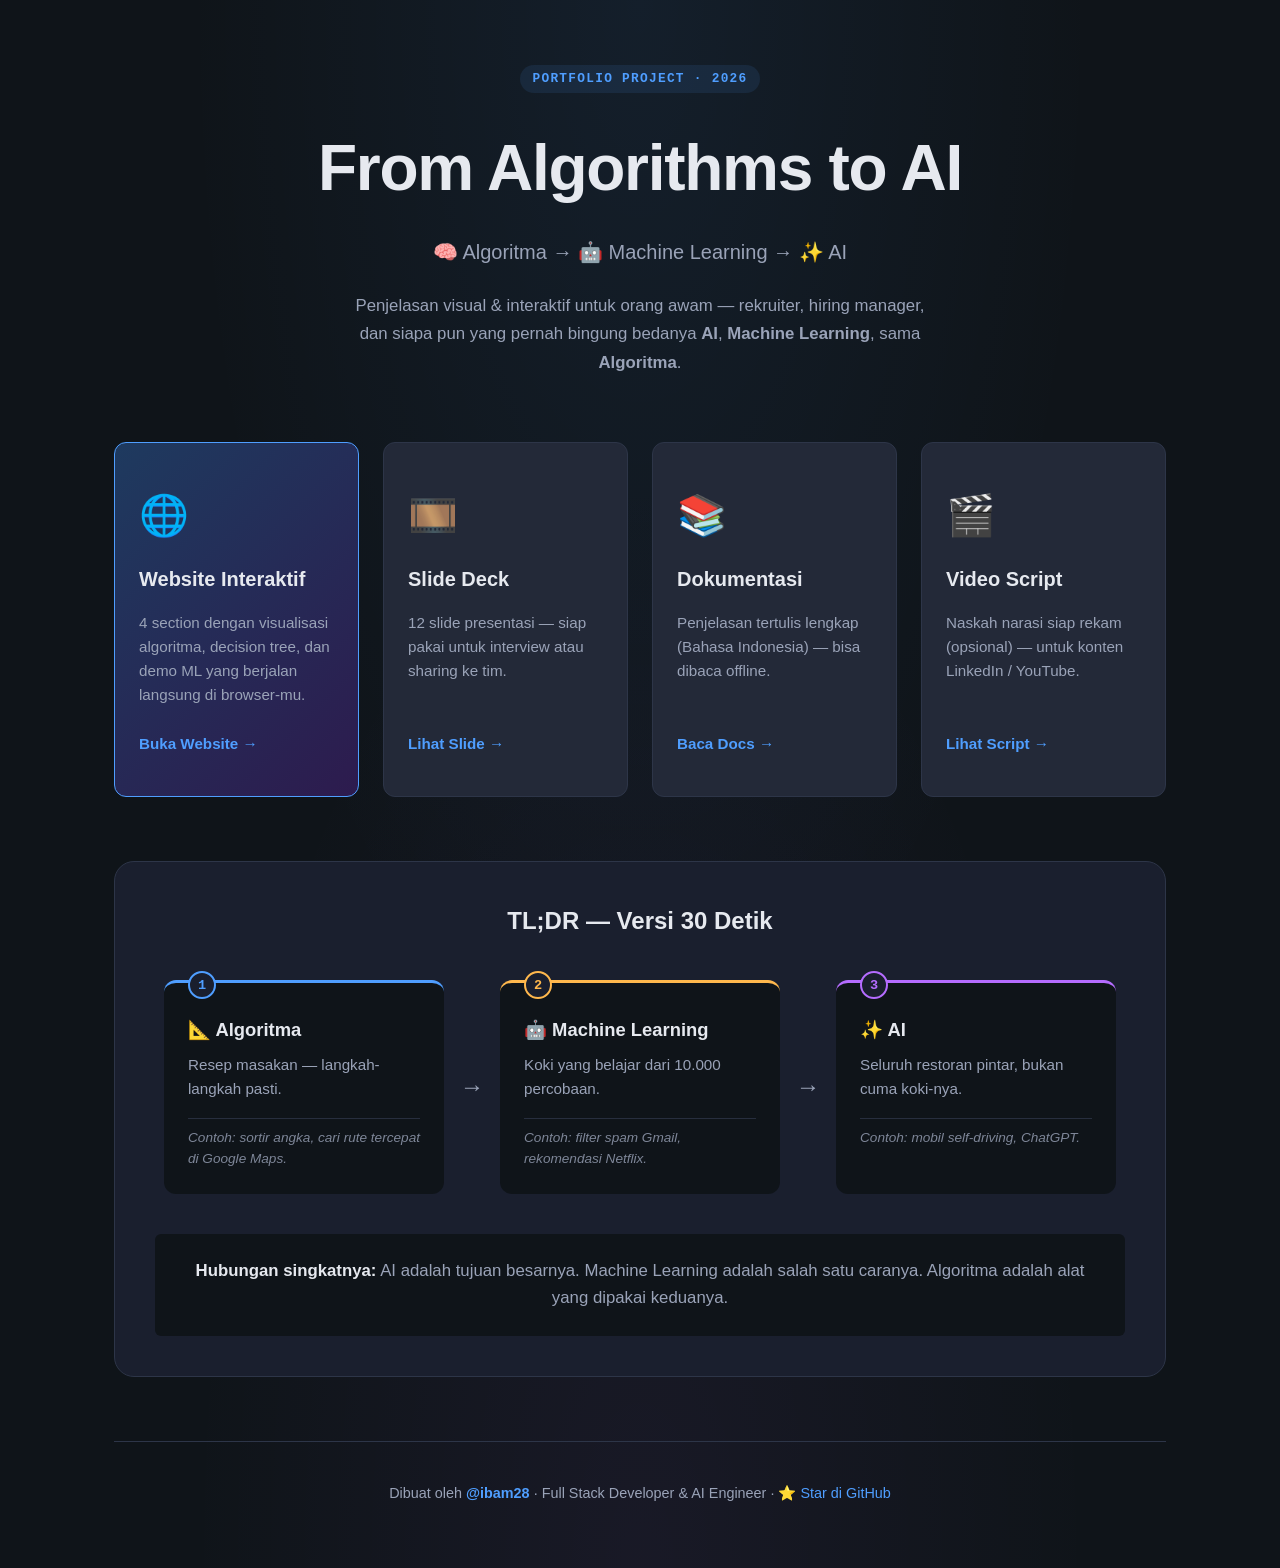
==== index.html @ f62c4f42 "feat: From Algorithms to AI — portfolio interaktif lengkap Proyek edukasi yang menjelaskan hubungan " ====
<!DOCTYPE html>
<html lang="id">
<head>
  <meta charset="UTF-8" />
  <meta name="viewport" content="width=device-width, initial-scale=1.0" />
  <title>From Algorithms to AI — Penjelasan untuk Orang Awam</title>
  <meta name="description" content="Perjalanan visual & interaktif dari Algoritma → Machine Learning → AI. Dibuat oleh Full Stack + AI Engineer untuk rekruiter, hiring manager, dan orang awam." />
  <meta name="author" content="Bambang Saputra Jaya (@ibam28)" />
  <meta name="keywords" content="AI, Machine Learning, Algoritma, Portfolio, Full Stack, AI Engineer, Indonesia" />

  <!-- Open Graph (untuk preview LinkedIn) -->
  <meta property="og:title" content="From Algorithms to AI — Penjelasan untuk Orang Awam" />
  <meta property="og:description" content="Perjalanan visual & interaktif dari Algoritma ke AI. Dengan demo ML yang berjalan di browser — bukan teori, tapi kode yang benar-benar bekerja." />
  <meta property="og:type" content="website" />
  <meta property="og:url" content="https://ibam28.github.io/from-algorithms-to-ai/" />
  <meta property="og:author" content="https://github.com/ibam28" />
  <meta property="og:image" content="https://ibam28.github.io/from-algorithms-to-ai/website/assets/og-image.png" />
  <meta property="og:image:width" content="1200" />
  <meta property="og:image:height" content="630" />
  <meta property="og:image:alt" content="From Algorithms to AI — penjelasan visual Algoritma, Machine Learning, dan AI" />
  <meta property="og:locale" content="id_ID" />
  <meta property="og:site_name" content="From Algorithms to AI" />

  <!-- Twitter Card -->
  <meta name="twitter:card" content="summary_large_image" />
  <meta name="twitter:title" content="From Algorithms to AI — Penjelasan untuk Orang Awam" />
  <meta name="twitter:description" content="Perjalanan visual & interaktif dari Algoritma ke AI. Dengan demo ML yang berjalan di browser." />
  <meta name="twitter:image" content="https://ibam28.github.io/from-algorithms-to-ai/website/assets/og-image.png" />

  <link rel="stylesheet" href="website/css/style.css" />
</head>
<body class="landing">
  <main class="landing-container">
    <header class="landing-header">
      <p class="landing-eyebrow">Portfolio Project · 2026</p>
      <h1 class="landing-title">
        From Algorithms to AI
      </h1>
      <p class="landing-subtitle">
        🧠 Algoritma → 🤖 Machine Learning → ✨ AI
      </p>
      <p class="landing-tagline">
        Penjelasan visual &amp; interaktif untuk orang awam — rekruiter, hiring manager,
        dan siapa pun yang pernah bingung bedanya <strong>AI</strong>, <strong>Machine Learning</strong>,
        sama <strong>Algoritma</strong>.
      </p>
    </header>

    <section class="landing-cards">
      <a href="website/index.html" class="card card-primary">
        <div class="card-icon">🌐</div>
        <h2 class="card-title">Website Interaktif</h2>
        <p class="card-desc">
          4 section dengan visualisasi algoritma, decision tree, dan demo ML
          yang berjalan langsung di browser-mu.
        </p>
        <span class="card-cta">Buka Website →</span>
      </a>

      <a href="slides.html" class="card">
        <div class="card-icon">🎞️</div>
        <h2 class="card-title">Slide Deck</h2>
        <p class="card-desc">
          12 slide presentasi — siap pakai untuk interview atau sharing ke tim.
        </p>
        <span class="card-cta">Lihat Slide →</span>
      </a>

      <a href="docs/" class="card">
        <div class="card-icon">📚</div>
        <h2 class="card-title">Dokumentasi</h2>
        <p class="card-desc">
          Penjelasan tertulis lengkap (Bahasa Indonesia) — bisa dibaca offline.
        </p>
        <span class="card-cta">Baca Docs →</span>
      </a>

      <a href="video/" class="card">
        <div class="card-icon">🎬</div>
        <h2 class="card-title">Video Script</h2>
        <p class="card-desc">
          Naskah narasi siap rekam (opsional) — untuk konten LinkedIn / YouTube.
        </p>
        <span class="card-cta">Lihat Script →</span>
      </a>
    </section>

    <section class="landing-quick">
      <h2>TL;DR — Versi 30 Detik</h2>
      <div class="quick-journey">
        <div class="journey-step journey-algorithms">
          <div class="journey-number">1</div>
          <h3>📐 Algoritma</h3>
          <p>Resep masakan — langkah-langkah pasti.</p>
          <p class="journey-example">Contoh: sortir angka, cari rute tercepat di Google Maps.</p>
        </div>
        <div class="journey-arrow">→</div>
        <div class="journey-step journey-ml">
          <div class="journey-number">2</div>
          <h3>🤖 Machine Learning</h3>
          <p>Koki yang belajar dari 10.000 percobaan.</p>
          <p class="journey-example">Contoh: filter spam Gmail, rekomendasi Netflix.</p>
        </div>
        <div class="journey-arrow">→</div>
        <div class="journey-step journey-ai">
          <div class="journey-number">3</div>
          <h3>✨ AI</h3>
          <p>Seluruh restoran pintar, bukan cuma koki-nya.</p>
          <p class="journey-example">Contoh: mobil self-driving, ChatGPT.</p>
        </div>
      </div>
      <p class="quick-summary">
        <strong>Hubungan singkatnya:</strong>
        AI adalah tujuan besarnya. Machine Learning adalah salah satu caranya.
        Algoritma adalah alat yang dipakai keduanya.
      </p>
    </section>

    <footer class="landing-footer">
      <p>
        Dibuat oleh <a href="https://github.com/ibam28"><strong>@ibam28</strong></a> ·
        Full Stack Developer &amp; AI Engineer ·
        <a href="https://github.com/ibam28/from-algorithms-to-ai">⭐ Star di GitHub</a>
      </p>
    </footer>
  </main>
</body>
</html>
---- website/css/style.css ----
/* ============================================================
   AI × ML × Algoritma — Portfolio Stylesheet
   Tema: modern, clean, accessible
   ============================================================ */

/* ---------- Reset & Base ---------- */
*,
*::before,
*::after {
  box-sizing: border-box;
  margin: 0;
  padding: 0;
}

:root {
  --color-bg: #0f1419;
  --color-bg-elevated: #1a1f2e;
  --color-bg-card: #232938;
  --color-border: #2d3548;
  --color-text: #e6e9ef;
  --color-text-muted: #9aa3b8;
  --color-accent: #4f9eff;
  --color-accent-hover: #6cb0ff;
  --color-algorithm: #4f9eff;    /* biru */
  --color-ml: #ffb84d;           /* oranye */
  --color-ai: #b56cff;           /* ungu */
  --color-success: #4ade80;
  --color-shadow: rgba(0, 0, 0, 0.4);
  --radius-sm: 6px;
  --radius-md: 12px;
  --radius-lg: 20px;
  --space-xs: 0.5rem;
  --space-sm: 1rem;
  --space-md: 1.5rem;
  --space-lg: 2.5rem;
  --space-xl: 4rem;
  --font-sans: -apple-system, BlinkMacSystemFont, 'Segoe UI', 'Inter',
    'Helvetica Neue', Arial, sans-serif;
  --font-mono: 'SF Mono', 'Monaco', 'Cascadia Code', 'Roboto Mono', monospace;
  --transition: 200ms cubic-bezier(0.4, 0, 0.2, 1);
}

html {
  scroll-behavior: smooth;
}

body {
  font-family: var(--font-sans);
  background-color: var(--color-bg);
  color: var(--color-text);
  line-height: 1.6;
  -webkit-font-smoothing: antialiased;
  min-height: 100vh;
}

a {
  color: var(--color-accent);
  text-decoration: none;
  transition: color var(--transition);
}

a:hover {
  color: var(--color-accent-hover);
}

/* ---------- Landing Page ---------- */
body.landing {
  background:
    radial-gradient(ellipse at top, rgba(79, 158, 255, 0.08) 0%, transparent 50%),
    radial-gradient(ellipse at bottom, rgba(181, 108, 255, 0.06) 0%, transparent 50%),
    var(--color-bg);
}

.landing-container {
  max-width: 1100px;
  margin: 0 auto;
  padding: var(--space-xl) var(--space-md);
}

.landing-header {
  text-align: center;
  margin-bottom: var(--space-xl);
}

.landing-title {
  font-size: clamp(2.5rem, 5vw, 4rem);
  font-weight: 800;
  letter-spacing: -0.02em;
  margin-bottom: var(--space-sm);
}

.landing-title .emoji {
  display: inline-block;
  margin-right: var(--space-xs);
  filter: drop-shadow(0 0 20px rgba(79, 158, 255, 0.4));
}

.landing-subtitle {
  font-size: 1.25rem;
  color: var(--color-text-muted);
  margin-bottom: var(--space-md);
}

.landing-tagline {
  font-size: 1.05rem;
  color: var(--color-text-muted);
  max-width: 600px;
  margin: 0 auto;
  line-height: 1.7;
}

.landing-cards {
  display: grid;
  grid-template-columns: repeat(auto-fit, minmax(240px, 1fr));
  gap: var(--space-md);
  margin-bottom: var(--space-xl);
}

.card {
  background: var(--color-bg-card);
  border: 1px solid var(--color-border);
  border-radius: var(--radius-md);
  padding: var(--space-lg) var(--space-md);
  transition: transform var(--transition), border-color var(--transition),
    box-shadow var(--transition);
  display: flex;
  flex-direction: column;
  gap: var(--space-sm);
}

.card:hover {
  transform: translateY(-4px);
  border-color: var(--color-accent);
  box-shadow: 0 12px 32px var(--color-shadow);
}

.card-primary {
  background: linear-gradient(135deg, #1e3a5f 0%, #2d1b4e 100%);
  border-color: var(--color-accent);
}

.card-icon {
  font-size: 2.5rem;
}

.card-title {
  font-size: 1.25rem;
  font-weight: 700;
  color: var(--color-text);
}

.card-desc {
  color: var(--color-text-muted);
  font-size: 0.95rem;
  flex: 1;
}

.card-cta {
  font-weight: 600;
  font-size: 0.95rem;
  margin-top: var(--space-xs);
}

/* ---------- Quick Section ---------- */
.landing-quick {
  background: var(--color-bg-elevated);
  border: 1px solid var(--color-border);
  border-radius: var(--radius-lg);
  padding: var(--space-lg);
  margin-bottom: var(--space-xl);
}

.landing-quick h2 {
  font-size: 1.5rem;
  margin-bottom: var(--space-lg);
  text-align: center;
}

.quick-grid {
  display: grid;
  grid-template-columns: repeat(auto-fit, minmax(220px, 1fr));
  gap: var(--space-md);
  margin-bottom: var(--space-md);
}

.quick-item {
  padding: var(--space-md);
  background: var(--color-bg);
  border-radius: var(--radius-sm);
  border-left: 3px solid var(--color-accent);
}

.quick-item:nth-child(1) {
  border-left-color: var(--color-algorithm);
}

.quick-item:nth-child(2) {
  border-left-color: var(--color-ml);
}

.quick-item:nth-child(3) {
  border-left-color: var(--color-ai);
}

.quick-item h3 {
  font-size: 1.1rem;
  margin-bottom: var(--space-xs);
}

.quick-item p {
  color: var(--color-text-muted);
  font-size: 0.95rem;
}

/* ---------- Journey Layout (3 steps dengan arrow) ---------- */
.quick-journey {
  display: flex;
  align-items: stretch;
  justify-content: center;
  gap: var(--space-sm);
  flex-wrap: wrap;
  margin-bottom: var(--space-lg);
}

.journey-step {
  flex: 1;
  min-width: 220px;
  max-width: 280px;
  padding: var(--space-md);
  background: var(--color-bg);
  border-radius: var(--radius-md);
  border-top: 3px solid var(--color-accent);
  position: relative;
  transition: transform var(--transition);
}

.journey-step:hover {
  transform: translateY(-4px);
}

.journey-algorithms {
  border-top-color: var(--color-algorithm);
}

.journey-ml {
  border-top-color: var(--color-ml);
}

.journey-ai {
  border-top-color: var(--color-ai);
}

.journey-number {
  position: absolute;
  top: -12px;
  left: var(--space-md);
  width: 28px;
  height: 28px;
  background: var(--color-bg-elevated);
  border: 2px solid var(--color-accent);
  border-radius: 50%;
  display: flex;
  align-items: center;
  justify-content: center;
  font-family: var(--font-mono);
  font-size: 0.85rem;
  font-weight: 700;
}

.journey-algorithms .journey-number {
  border-color: var(--color-algorithm);
  color: var(--color-algorithm);
}

.journey-ml .journey-number {
  border-color: var(--color-ml);
  color: var(--color-ml);
}

.journey-ai .journey-number {
  border-color: var(--color-ai);
  color: var(--color-ai);
}

.journey-step h3 {
  font-size: 1.15rem;
  margin: var(--space-xs) 0;
}

.journey-step > p {
  color: var(--color-text-muted);
  font-size: 0.95rem;
  margin-bottom: var(--space-sm);
}

.journey-example {
  font-size: 0.85rem !important;
  font-style: italic;
  color: var(--color-text-muted);
  opacity: 0.8;
  border-top: 1px solid var(--color-border);
  padding-top: var(--space-xs);
  margin-top: var(--space-sm);
  margin-bottom: 0 !important;
}

.journey-arrow {
  display: flex;
  align-items: center;
  font-size: 1.5rem;
  color: var(--color-text-muted);
  font-weight: 300;
}

.quick-summary {
  text-align: center;
  padding: var(--space-md);
  background: var(--color-bg);
  border-radius: var(--radius-sm);
  color: var(--color-text-muted);
  font-size: 1.05rem;
}

.quick-summary strong {
  color: var(--color-text);
}

/* ---------- Eyebrow text (small label above title) ---------- */
.landing-eyebrow {
  display: inline-block;
  font-family: var(--font-mono);
  font-size: 0.8rem;
  font-weight: 600;
  letter-spacing: 0.1em;
  text-transform: uppercase;
  color: var(--color-accent);
  background: rgba(79, 158, 255, 0.1);
  padding: 4px 12px;
  border-radius: 999px;
  margin-bottom: var(--space-md);
}

/* ---------- Footer ---------- */
.landing-footer {
  text-align: center;
  padding-top: var(--space-lg);
  border-top: 1px solid var(--color-border);
  color: var(--color-text-muted);
  font-size: 0.9rem;
}

/* ============================================================
   Website SPA (akan dipakai di website/index.html)
   ============================================================ */

body.website {
  background: var(--color-bg);
}

.website-nav {
  position: sticky;
  top: 0;
  z-index: 100;
  background: rgba(15, 20, 25, 0.85);
  backdrop-filter: blur(12px);
  -webkit-backdrop-filter: blur(12px);
  border-bottom: 1px solid var(--color-border);
  padding: var(--space-sm) 0;
}

.website-nav-inner {
  max-width: 1100px;
  margin: 0 auto;
  padding: 0 var(--space-md);
  display: flex;
  justify-content: space-between;
  align-items: center;
  flex-wrap: wrap;
  gap: var(--space-sm);
}

.website-nav-brand {
  font-weight: 700;
  font-size: 1.1rem;
  color: var(--color-text);
}

.website-nav-links {
  display: flex;
  gap: var(--space-md);
  list-style: none;
  flex-wrap: wrap;
}

.website-nav-links a {
  color: var(--color-text-muted);
  font-weight: 500;
  font-size: 0.95rem;
  padding: var(--space-xs) 0;
  border-bottom: 2px solid transparent;
  transition: color var(--transition), border-color var(--transition);
}

.website-nav-links a:hover,
.website-nav-links a.active {
  color: var(--color-accent);
  border-bottom-color: var(--color-accent);
}

.website-main {
  max-width: 900px;
  margin: 0 auto;
  padding: var(--space-xl) var(--space-md);
}

.section-anchor {
  scroll-margin-top: 80px;
}

.hero {
  text-align: center;
  padding: var(--space-xl) 0;
}

.hero h1 {
  font-size: clamp(2rem, 4vw, 3rem);
  font-weight: 800;
  margin-bottom: var(--space-md);
  letter-spacing: -0.02em;
}

.hero p {
  font-size: 1.15rem;
  color: var(--color-text-muted);
  max-width: 600px;
  margin: 0 auto var(--space-lg);
}

.section {
  margin-bottom: var(--space-xl);
  padding-top: var(--space-lg);
}

.section-header {
  display: flex;
  align-items: center;
  gap: var(--space-sm);
  margin-bottom: var(--space-md);
  padding-bottom: var(--space-sm);
  border-bottom: 1px solid var(--color-border);
}

.section-number {
  font-family: var(--font-mono);
  font-size: 0.85rem;
  color: var(--color-text-muted);
  background: var(--color-bg-card);
  padding: 4px 10px;
  border-radius: var(--radius-sm);
}

.section-title {
  font-size: 2rem;
  font-weight: 700;
}

.section-subtitle {
  color: var(--color-text-muted);
  font-size: 1.1rem;
  margin-bottom: var(--space-md);
}

.analogy-box {
  background: var(--color-bg-card);
  border: 1px solid var(--color-border);
  border-left: 4px solid var(--color-accent);
  padding: var(--space-md);
  border-radius: var(--radius-sm);
  margin: var(--space-md) 0;
}

.analogy-box-algorithm {
  border-left-color: var(--color-algorithm);
}

.analogy-box-ml {
  border-left-color: var(--color-ml);
}

.analogy-box-ai {
  border-left-color: var(--color-ai);
}

.analogy-box h4 {
  margin-bottom: var(--space-xs);
  font-size: 1.1rem;
}

.analogy-box p {
  color: var(--color-text-muted);
}

.viz-container {
  background: var(--color-bg-elevated);
  border: 1px solid var(--color-border);
  border-radius: var(--radius-md);
  padding: var(--space-md);
  margin: var(--space-md) 0;
}

.viz-controls {
  display: flex;
  gap: var(--space-sm);
  flex-wrap: wrap;
  margin-bottom: var(--space-md);
}

.btn {
  background: var(--color-accent);
  color: white;
  border: none;
  padding: 0.6rem 1.2rem;
  border-radius: var(--radius-sm);
  cursor: pointer;
  font-weight: 600;
  font-size: 0.95rem;
  transition: background var(--transition), transform var(--transition);
}

.btn:hover {
  background: var(--color-accent-hover);
  transform: translateY(-1px);
}

.btn:active {
  transform: translateY(0);
}

.btn-secondary {
  background: transparent;
  border: 1px solid var(--color-border);
  color: var(--color-text);
}

.btn-secondary:hover {
  background: var(--color-bg-card);
}

.btn:disabled {
  opacity: 0.5;
  cursor: not-allowed;
}

.viz-canvas {
  width: 100%;
  min-height: 300px;
  background: var(--color-bg);
  border-radius: var(--radius-sm);
  display: block;
}

footer.website-footer {
  margin-top: var(--space-xl);
  padding: var(--space-lg) var(--space-md);
  border-top: 1px solid var(--color-border);
  text-align: center;
  color: var(--color-text-muted);
  font-size: 0.9rem;
}

/* ---------- Responsive ---------- */
@media (max-width: 640px) {
  .landing-container,
  .website-main {
    padding: var(--space-lg) var(--space-sm);
  }

  .section-title {
    font-size: 1.5rem;
  }

  .website-nav-links {
    gap: var(--space-sm);
    font-size: 0.85rem;
  }
}
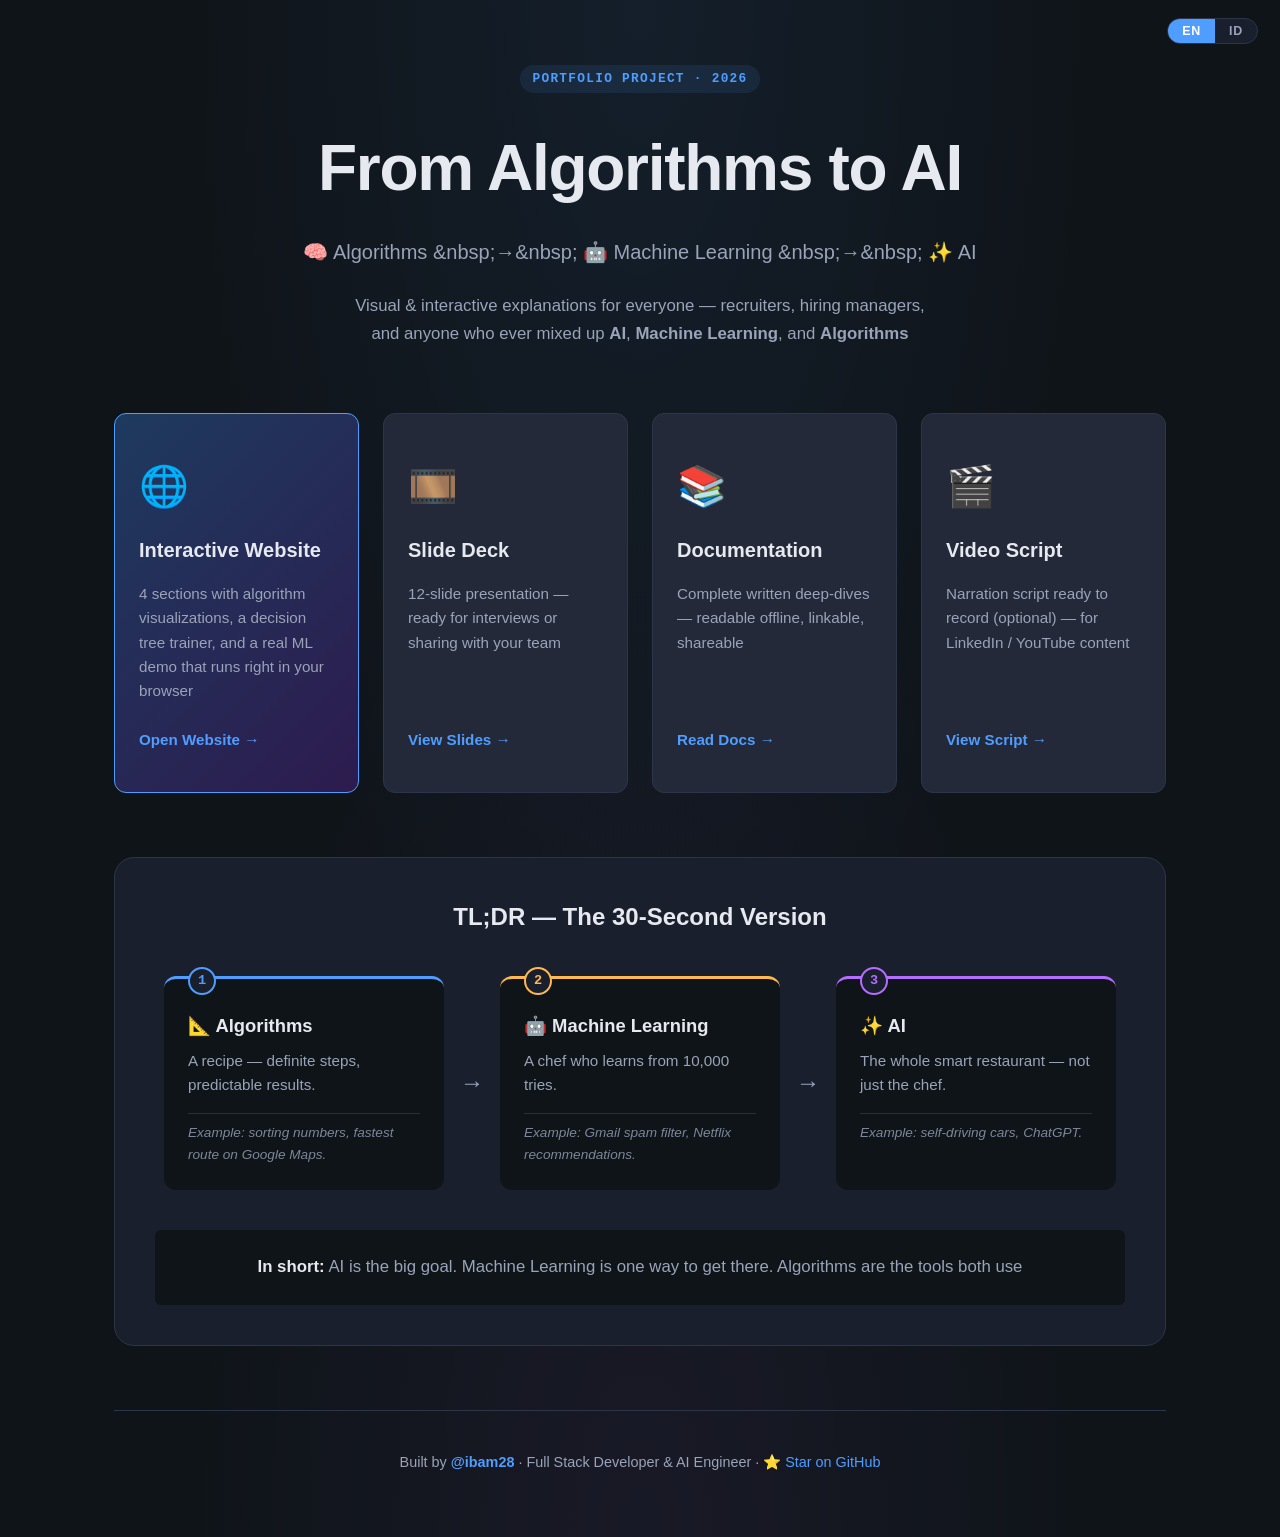
==== commit 52510086: "feat: EN default + ID toggle language switcher on landing, SPA, slides, MNIST demo - website/js/i18n" ====
--- a/index.html
+++ b/index.html
@@ -1,128 +1,135 @@
 <!DOCTYPE html>
-<html lang="id">
+<html lang="en">
 <head>
   <meta charset="UTF-8" />
   <meta name="viewport" content="width=device-width, initial-scale=1.0" />
-  <title>From Algorithms to AI — Penjelasan untuk Orang Awam</title>
-  <meta name="description" content="Perjalanan visual & interaktif dari Algoritma → Machine Learning → AI. Dibuat oleh Full Stack + AI Engineer untuk rekruiter, hiring manager, dan orang awam." />
+  <title>From Algorithms to AI — Explanations for Everyone</title>
+  <meta name="description" content="A visual & interactive journey from Algorithms → Machine Learning → AI. Built by a Full Stack + AI Engineer for recruiters, hiring managers, and curious minds." />
   <meta name="author" content="Bambang Saputra Jaya (@ibam28)" />
-  <meta name="keywords" content="AI, Machine Learning, Algoritma, Portfolio, Full Stack, AI Engineer, Indonesia" />
+  <meta name="keywords" content="AI, Machine Learning, Algorithms, Portfolio, Full Stack, AI Engineer" />
 
-  <!-- Open Graph (untuk preview LinkedIn) -->
-  <meta property="og:title" content="From Algorithms to AI — Penjelasan untuk Orang Awam" />
-  <meta property="og:description" content="Perjalanan visual & interaktif dari Algoritma ke AI. Dengan demo ML yang berjalan di browser — bukan teori, tapi kode yang benar-benar bekerja." />
+  <!-- Open Graph (for LinkedIn preview) -->
+  <meta property="og:title" content="From Algorithms to AI — Explanations for Everyone" />
+  <meta property="og:description" content="A visual & interactive journey from Algorithms to AI. With a real ML demo that runs in your browser — not just theory, but code that actually works." />
   <meta property="og:type" content="website" />
   <meta property="og:url" content="https://ibam28.github.io/from-algorithms-to-ai/" />
   <meta property="og:author" content="https://github.com/ibam28" />
   <meta property="og:image" content="https://ibam28.github.io/from-algorithms-to-ai/website/assets/og-image.png" />
   <meta property="og:image:width" content="1200" />
   <meta property="og:image:height" content="630" />
-  <meta property="og:image:alt" content="From Algorithms to AI — penjelasan visual Algoritma, Machine Learning, dan AI" />
-  <meta property="og:locale" content="id_ID" />
+  <meta property="og:image:alt" content="From Algorithms to AI — visual explanation of Algorithms, Machine Learning, and AI" />
+  <meta property="og:locale" content="en_US" />
   <meta property="og:site_name" content="From Algorithms to AI" />
 
   <!-- Twitter Card -->
   <meta name="twitter:card" content="summary_large_image" />
-  <meta name="twitter:title" content="From Algorithms to AI — Penjelasan untuk Orang Awam" />
-  <meta name="twitter:description" content="Perjalanan visual & interaktif dari Algoritma ke AI. Dengan demo ML yang berjalan di browser." />
+  <meta name="twitter:title" content="From Algorithms to AI — Explanations for Everyone" />
+  <meta name="twitter:description" content="A visual & interactive journey from Algorithms to AI. With a real ML demo running in your browser." />
   <meta name="twitter:image" content="https://ibam28.github.io/from-algorithms-to-ai/website/assets/og-image.png" />
 
   <link rel="stylesheet" href="website/css/style.css" />
 </head>
 <body class="landing">
+  <div class="lang-toggle" role="group" aria-label="Language / Bahasa">
+    <button data-lang-btn="en" class="active" aria-pressed="true">EN</button>
+    <button data-lang-btn="id" aria-pressed="false">ID</button>
+  </div>
+
   <main class="landing-container">
     <header class="landing-header">
       <p class="landing-eyebrow">Portfolio Project · 2026</p>
       <h1 class="landing-title">
         From Algorithms to AI
       </h1>
-      <p class="landing-subtitle">
-        🧠 Algoritma → 🤖 Machine Learning → ✨ AI
+      <p class="landing-subtitle" data-i18n="lp.subtitle">
+        🧠 Algorithms &nbsp;→&nbsp; 🤖 Machine Learning &nbsp;→&nbsp; ✨ AI
       </p>
-      <p class="landing-tagline">
-        Penjelasan visual &amp; interaktif untuk orang awam — rekruiter, hiring manager,
-        dan siapa pun yang pernah bingung bedanya <strong>AI</strong>, <strong>Machine Learning</strong>,
-        sama <strong>Algoritma</strong>.
+      <p class="landing-tagline" data-i18n="lp.tagline" data-i18n-html>
+        Visual &amp; interactive explanations for everyone — recruiters, hiring managers,
+        and anyone who ever mixed up <strong>AI</strong>, <strong>Machine Learning</strong>,
+        and <strong>Algorithms</strong>.
       </p>
     </header>
 
     <section class="landing-cards">
       <a href="website/index.html" class="card card-primary">
         <div class="card-icon">🌐</div>
-        <h2 class="card-title">Website Interaktif</h2>
-        <p class="card-desc">
-          4 section dengan visualisasi algoritma, decision tree, dan demo ML
-          yang berjalan langsung di browser-mu.
+        <h2 class="card-title" data-i18n="lp.card1.title">Interactive Website</h2>
+        <p class="card-desc" data-i18n="lp.card1.desc">
+          4 sections with algorithm visualizations, a decision tree trainer, and a real ML demo
+          that runs right in your browser.
         </p>
-        <span class="card-cta">Buka Website →</span>
+        <span class="card-cta" data-i18n="lp.card1.cta">Open Website →</span>
       </a>
 
       <a href="slides.html" class="card">
         <div class="card-icon">🎞️</div>
-        <h2 class="card-title">Slide Deck</h2>
-        <p class="card-desc">
-          12 slide presentasi — siap pakai untuk interview atau sharing ke tim.
+        <h2 class="card-title" data-i18n="lp.card2.title">Slide Deck</h2>
+        <p class="card-desc" data-i18n="lp.card2.desc">
+          12-slide presentation — ready for interviews or sharing with your team.
         </p>
-        <span class="card-cta">Lihat Slide →</span>
+        <span class="card-cta" data-i18n="lp.card2.cta">View Slides →</span>
       </a>
 
       <a href="docs/" class="card">
         <div class="card-icon">📚</div>
-        <h2 class="card-title">Dokumentasi</h2>
-        <p class="card-desc">
-          Penjelasan tertulis lengkap (Bahasa Indonesia) — bisa dibaca offline.
+        <h2 class="card-title" data-i18n="lp.card3.title">Documentation</h2>
+        <p class="card-desc" data-i18n="lp.card3.desc">
+          Complete written deep-dives — readable offline, easy to share.
         </p>
-        <span class="card-cta">Baca Docs →</span>
+        <span class="card-cta" data-i18n="lp.card3.cta">Read Docs →</span>
       </a>
 
       <a href="video/" class="card">
         <div class="card-icon">🎬</div>
-        <h2 class="card-title">Video Script</h2>
-        <p class="card-desc">
-          Naskah narasi siap rekam (opsional) — untuk konten LinkedIn / YouTube.
+        <h2 class="card-title" data-i18n="lp.card4.title">Video Script</h2>
+        <p class="card-desc" data-i18n="lp.card4.desc">
+          Narration script ready to record (optional) — for LinkedIn / YouTube content.
         </p>
-        <span class="card-cta">Lihat Script →</span>
+        <span class="card-cta" data-i18n="lp.card4.cta">View Script →</span>
       </a>
     </section>
 
     <section class="landing-quick">
-      <h2>TL;DR — Versi 30 Detik</h2>
+      <h2 data-i18n="lp.quick.title">TL;DR — The 30-Second Version</h2>
       <div class="quick-journey">
         <div class="journey-step journey-algorithms">
           <div class="journey-number">1</div>
-          <h3>📐 Algoritma</h3>
-          <p>Resep masakan — langkah-langkah pasti.</p>
-          <p class="journey-example">Contoh: sortir angka, cari rute tercepat di Google Maps.</p>
+          <h3 data-i18n="lp.step1.title">📐 Algorithms</h3>
+          <p data-i18n="lp.step1.desc">A recipe — definite steps, predictable results.</p>
+          <p class="journey-example" data-i18n="lp.step1.ex">Example: sorting numbers, fastest route on Google Maps.</p>
         </div>
         <div class="journey-arrow">→</div>
         <div class="journey-step journey-ml">
           <div class="journey-number">2</div>
-          <h3>🤖 Machine Learning</h3>
-          <p>Koki yang belajar dari 10.000 percobaan.</p>
-          <p class="journey-example">Contoh: filter spam Gmail, rekomendasi Netflix.</p>
+          <h3 data-i18n="lp.step2.title">🤖 Machine Learning</h3>
+          <p data-i18n="lp.step2.desc">A chef who learns from 10,000 tries.</p>
+          <p class="journey-example" data-i18n="lp.step2.ex">Example: Gmail spam filter, Netflix recommendations.</p>
         </div>
         <div class="journey-arrow">→</div>
         <div class="journey-step journey-ai">
           <div class="journey-number">3</div>
-          <h3>✨ AI</h3>
-          <p>Seluruh restoran pintar, bukan cuma koki-nya.</p>
-          <p class="journey-example">Contoh: mobil self-driving, ChatGPT.</p>
+          <h3 data-i18n="lp.step3.title">✨ AI</h3>
+          <p data-i18n="lp.step3.desc">The whole smart restaurant, not just the chef.</p>
+          <p class="journey-example" data-i18n="lp.step3.ex">Example: self-driving cars, ChatGPT.</p>
         </div>
       </div>
-      <p class="quick-summary">
-        <strong>Hubungan singkatnya:</strong>
-        AI adalah tujuan besarnya. Machine Learning adalah salah satu caranya.
-        Algoritma adalah alat yang dipakai keduanya.
+      <p class="quick-summary" data-i18n="lp.quick.summary" data-i18n-html>
+        <strong>In short:</strong>
+        AI is the big goal. Machine Learning is one way to get there.
+        Algorithms are the tools both use.
       </p>
     </section>
 
     <footer class="landing-footer">
-      <p>
-        Dibuat oleh <a href="https://github.com/ibam28"><strong>@ibam28</strong></a> ·
+      <p data-i18n="lp.footer" data-i18n-html>
+        Built by <a href="https://github.com/ibam28"><strong>@ibam28</strong></a> ·
         Full Stack Developer &amp; AI Engineer ·
-        <a href="https://github.com/ibam28/from-algorithms-to-ai">⭐ Star di GitHub</a>
+        <a href="https://github.com/ibam28/from-algorithms-to-ai">⭐ Star on GitHub</a>
       </p>
     </footer>
   </main>
+
+  <script src="website/js/i18n.js"></script>
 </body>
-</html>
+</html>
--- a/website/css/style.css
+++ b/website/css/style.css
@@ -349,6 +349,50 @@
   font-size: 0.9rem;
 }
 
+/* ---------- Language toggle (EN | ID) ---------- */
+.lang-toggle {
+  display: inline-flex;
+  align-items: center;
+  border: 1px solid var(--color-border);
+  border-radius: 999px;
+  overflow: hidden;
+  background: var(--color-bg-elevated, #1a1f2e);
+  font-family: var(--font-mono);
+  flex-shrink: 0;
+}
+
+.lang-toggle button {
+  background: transparent;
+  border: none;
+  color: var(--color-text-muted);
+  font-weight: 700;
+  font-size: 0.78rem;
+  letter-spacing: 0.06em;
+  padding: 5px 14px;
+  cursor: pointer;
+  transition: background var(--transition), color var(--transition);
+}
+
+.lang-toggle button:hover {
+  color: var(--color-text);
+}
+
+.lang-toggle button.active {
+  background: var(--color-accent);
+  color: #fff;
+}
+
+body.landing .lang-toggle {
+  position: fixed;
+  top: 18px;
+  right: 22px;
+  z-index: 200;
+}
+
+.website-nav-inner .lang-toggle {
+  margin-left: auto;
+}
+
 /* ============================================================
    Website SPA (akan dipakai di website/index.html)
    ============================================================ */
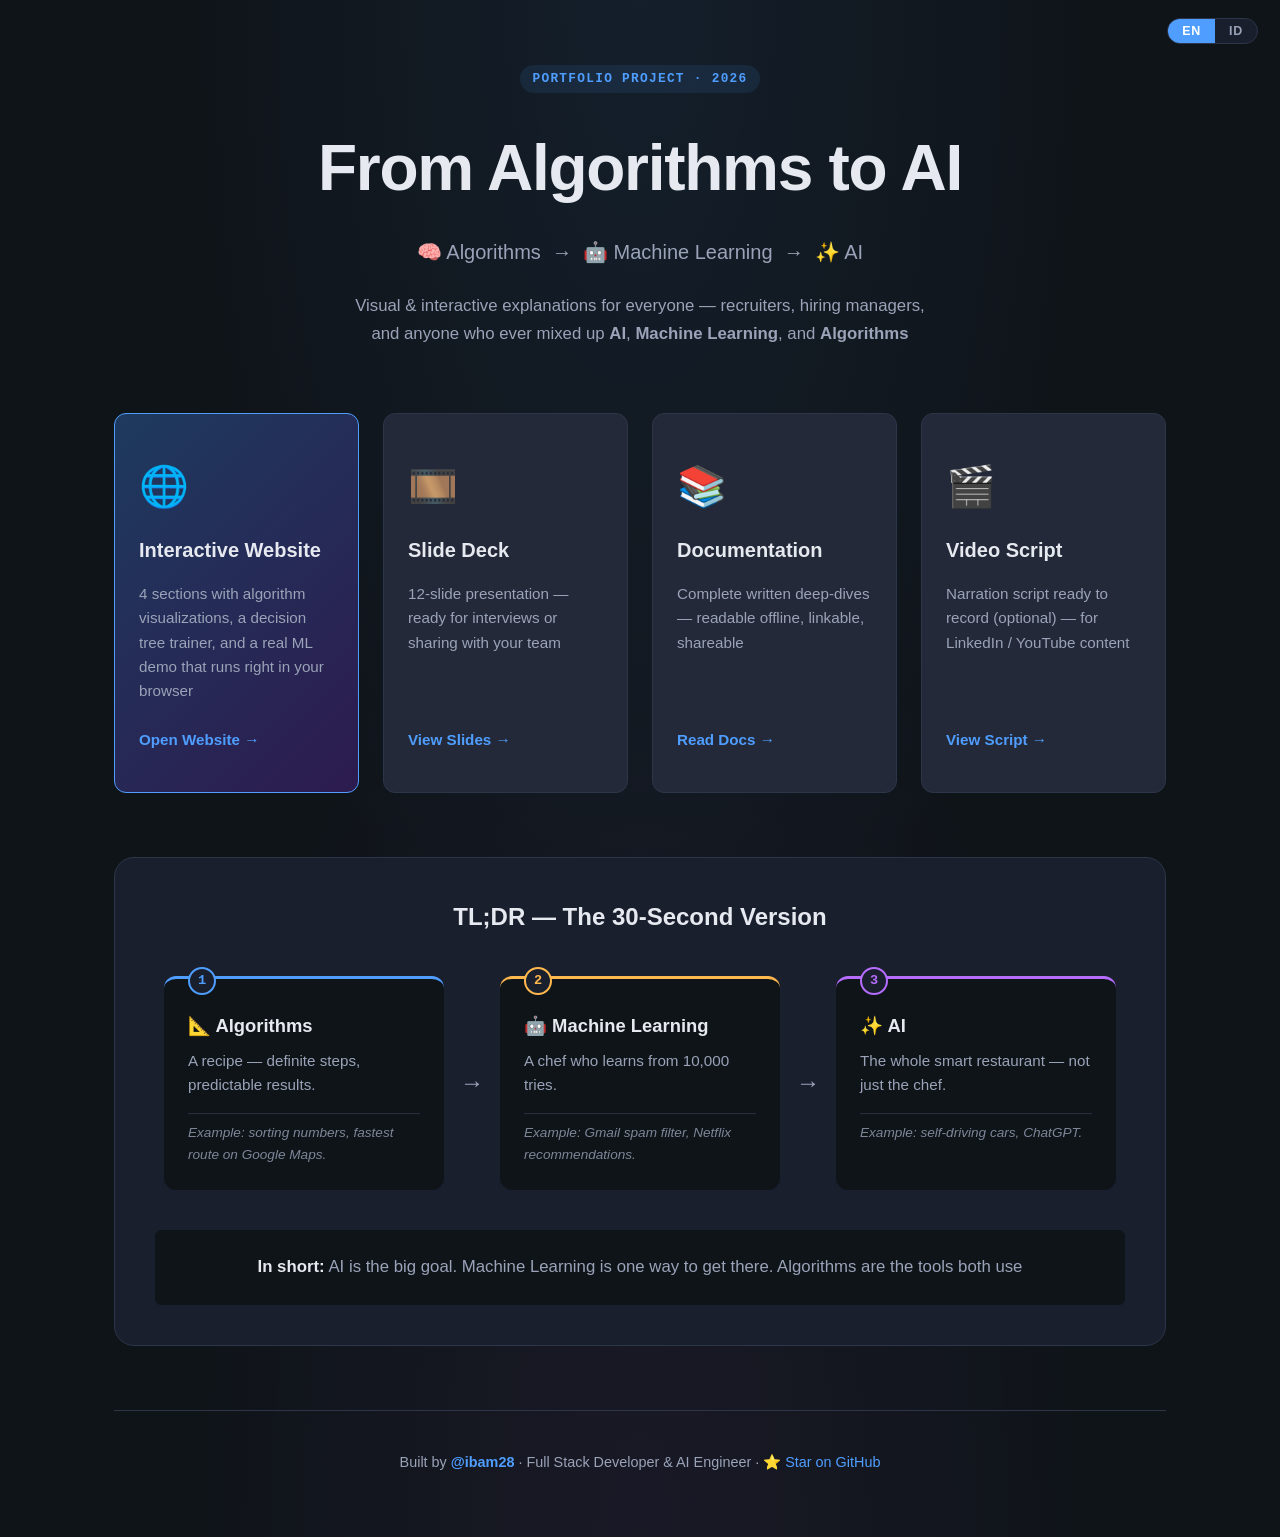
==== commit ae1ce6a2: "fix: landing subtitle rendered literal &nbsp; — use data-i18n-html The subtitle contains &nbsp; enti" ====
--- a/index.html
+++ b/index.html
@@ -41,7 +41,7 @@
       <h1 class="landing-title">
         From Algorithms to AI
       </h1>
-      <p class="landing-subtitle" data-i18n="lp.subtitle">
+      <p class="landing-subtitle" data-i18n="lp.subtitle" data-i18n-html>
         🧠 Algorithms &nbsp;→&nbsp; 🤖 Machine Learning &nbsp;→&nbsp; ✨ AI
       </p>
       <p class="landing-tagline" data-i18n="lp.tagline" data-i18n-html>
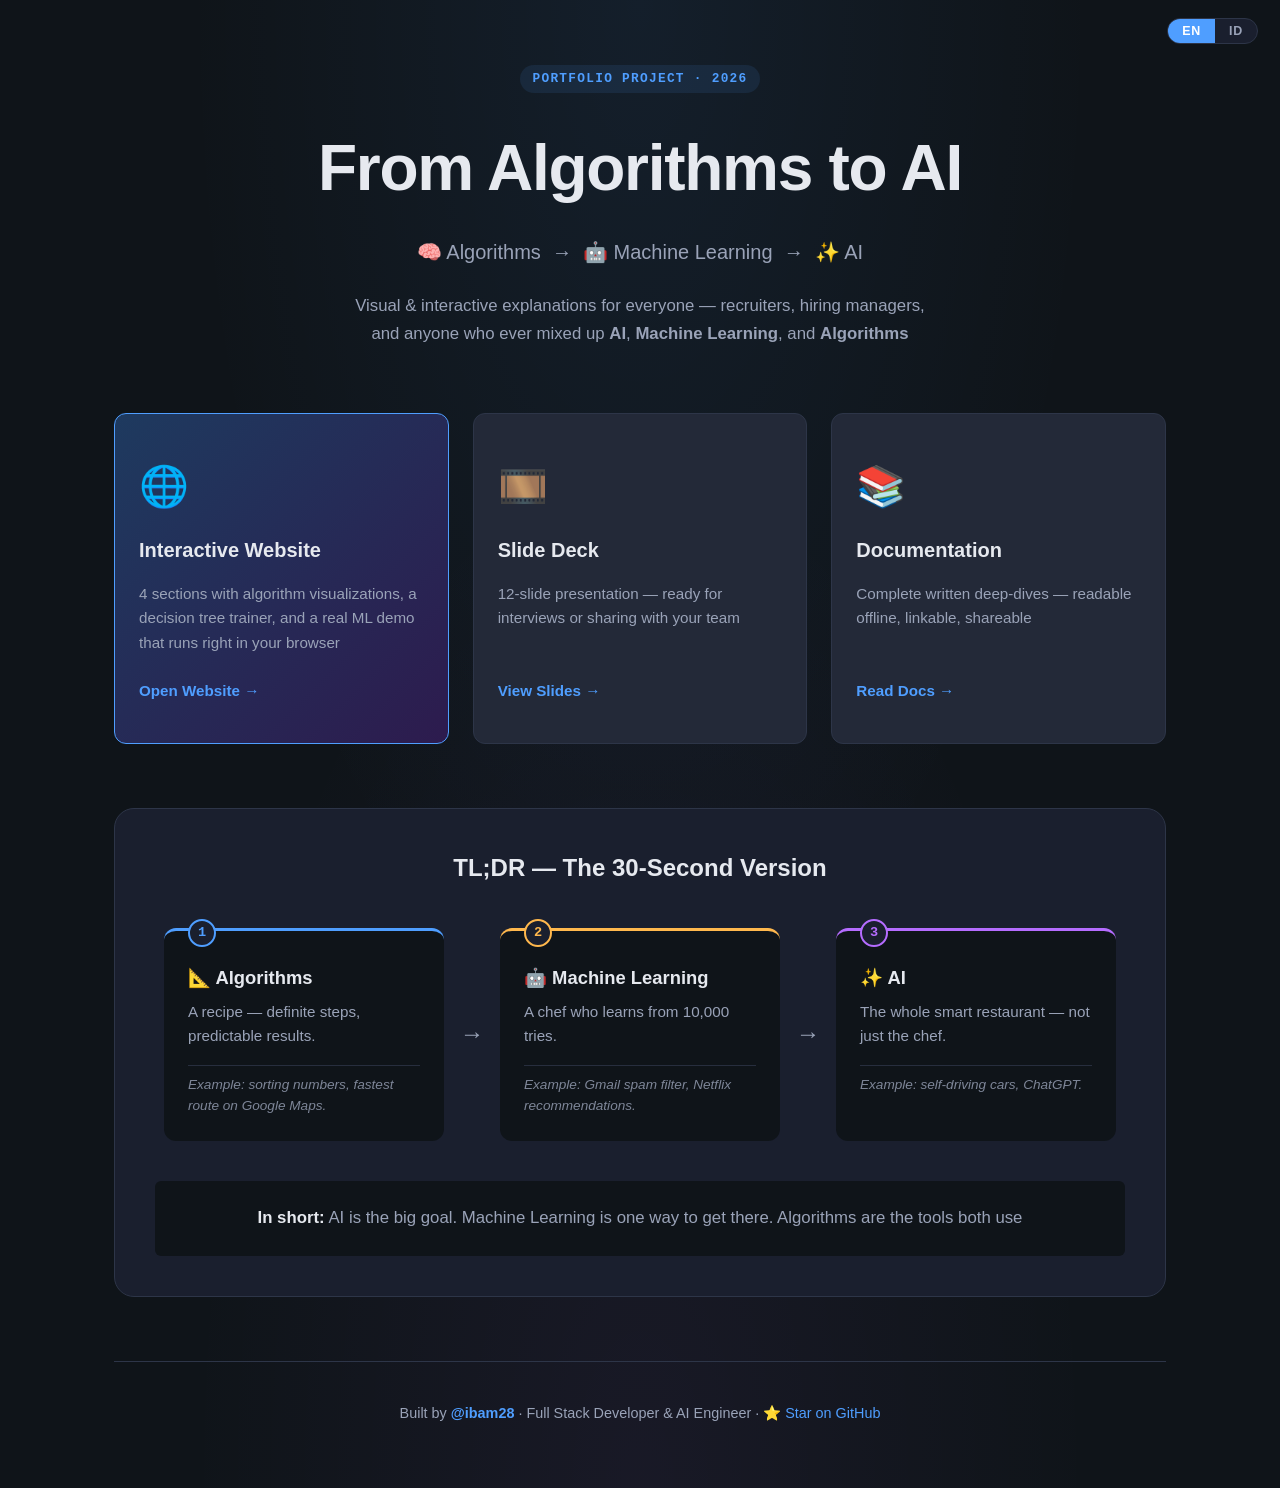
==== commit 2a94e277: "chore: hide video/ section until the video is actually produced The homepage card and every cross-re" ====
--- a/index.html
+++ b/index.html
@@ -79,15 +79,6 @@
         </p>
         <span class="card-cta" data-i18n="lp.card3.cta">Read Docs →</span>
       </a>
-
-      <a href="video/" class="card">
-        <div class="card-icon">🎬</div>
-        <h2 class="card-title" data-i18n="lp.card4.title">Video Script</h2>
-        <p class="card-desc" data-i18n="lp.card4.desc">
-          Narration script ready to record (optional) — for LinkedIn / YouTube content.
-        </p>
-        <span class="card-cta" data-i18n="lp.card4.cta">View Script →</span>
-      </a>
     </section>
 
     <section class="landing-quick">
